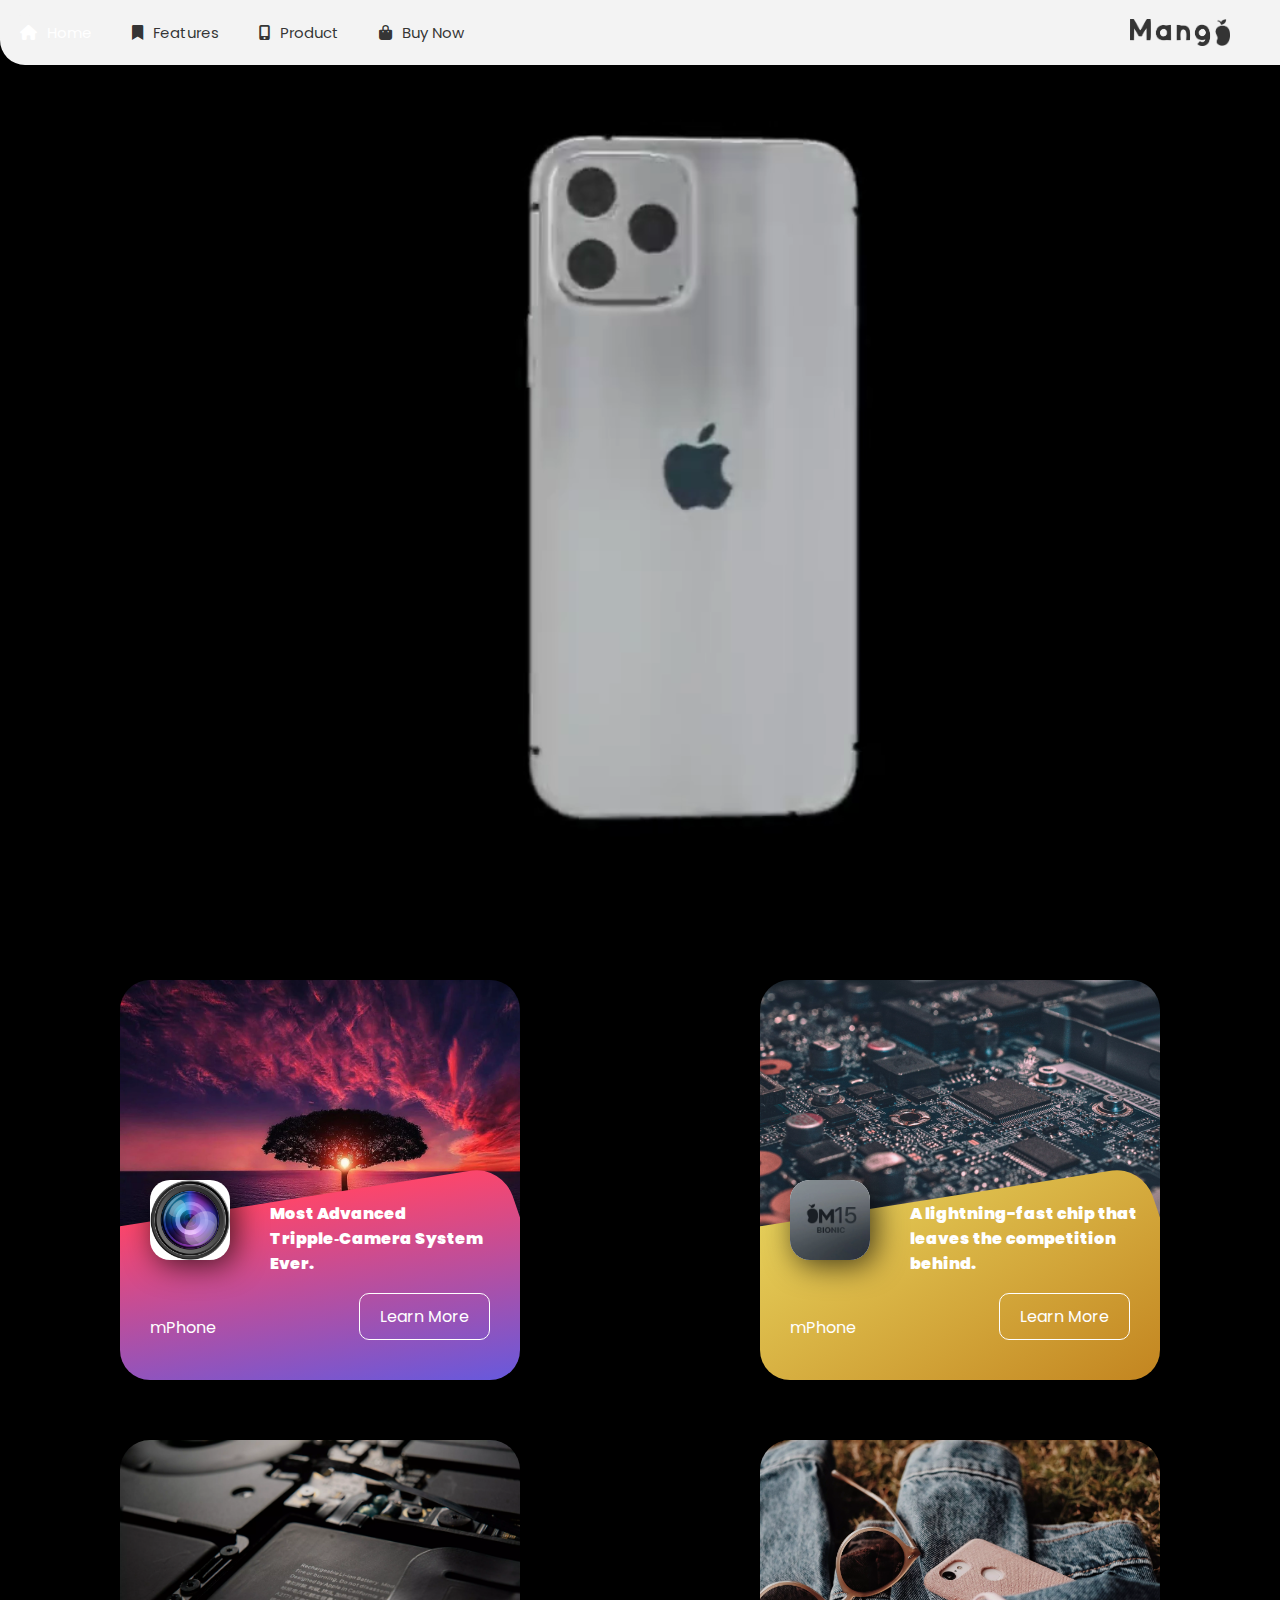
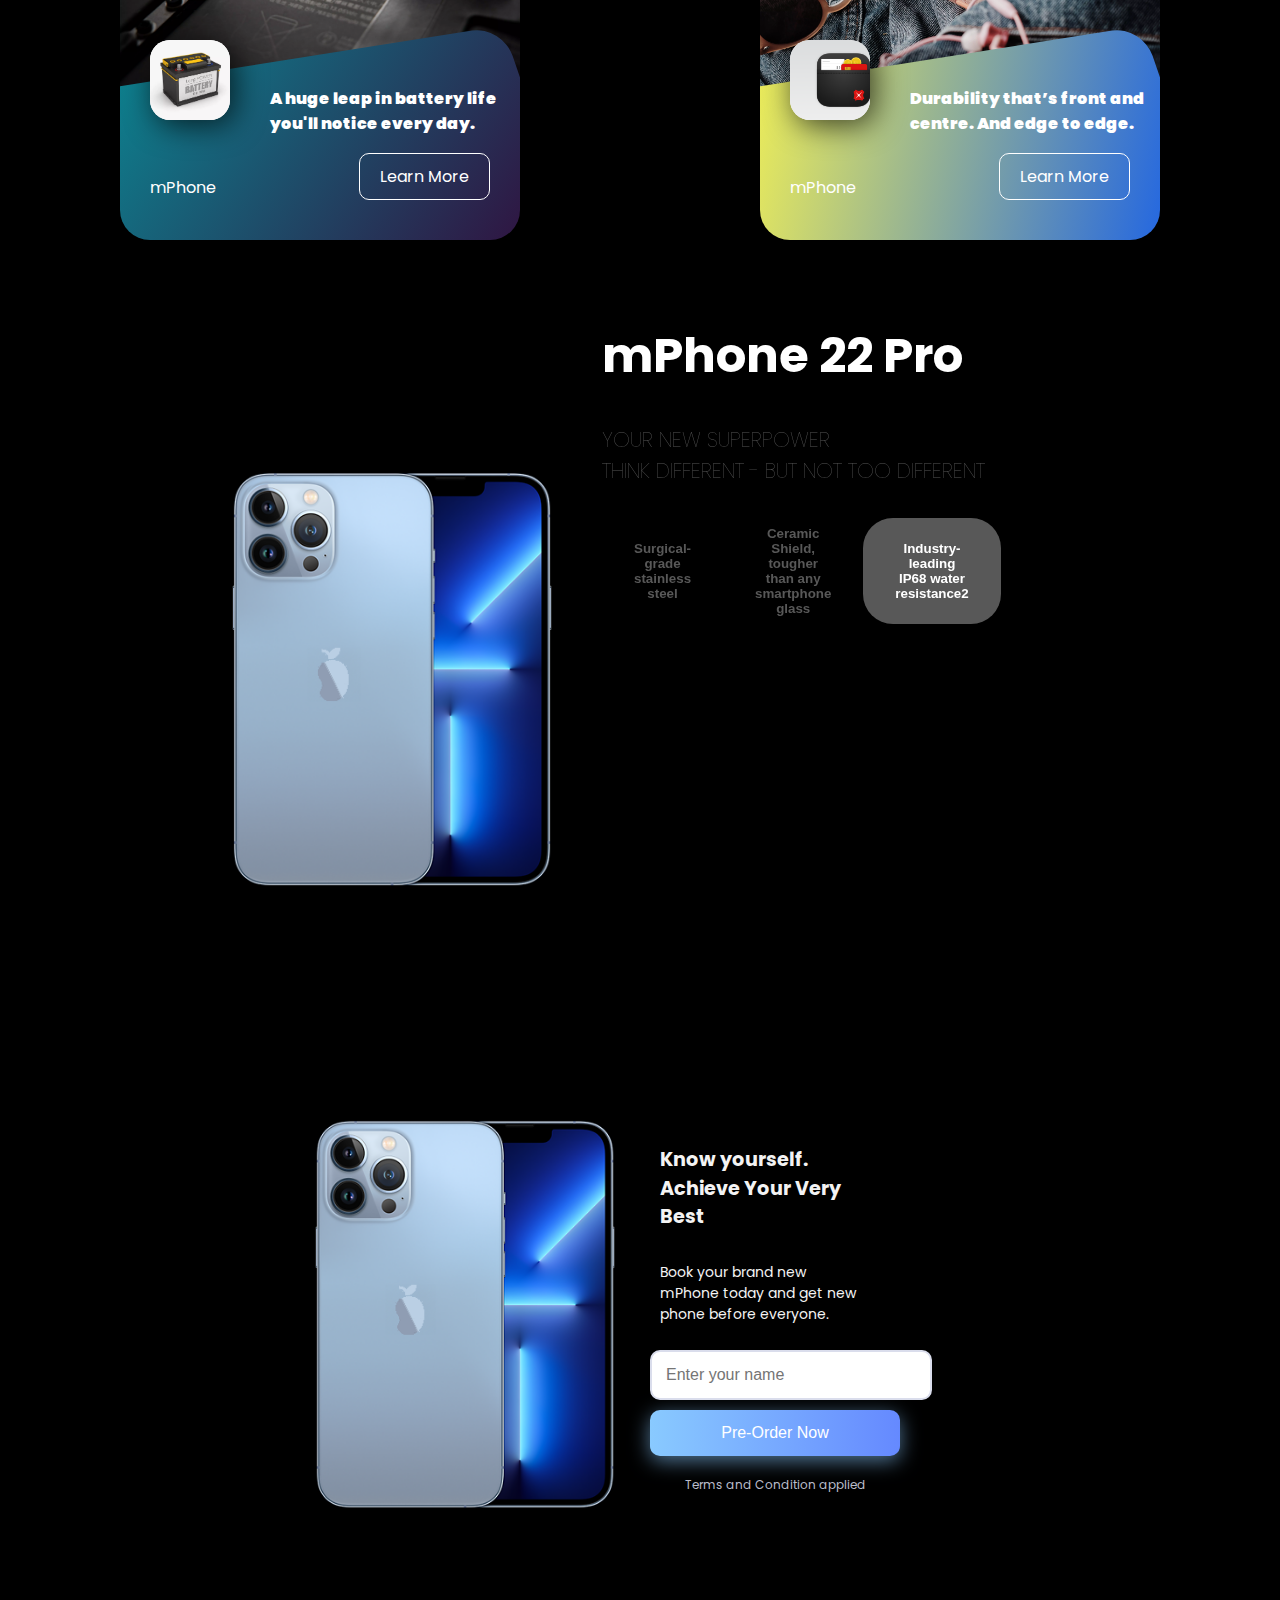
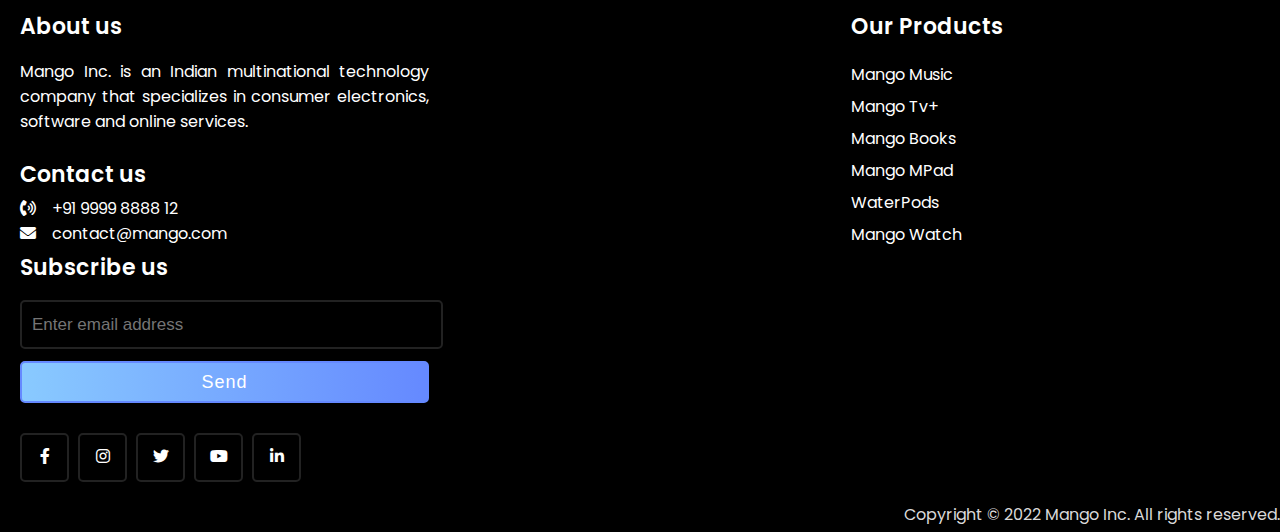
==== index.html @ f201558d "Add files via upload" ====
<!DOCTYPE html>
<html lang="en">

<head>
    <meta charset="UTF-8">
    <meta name="viewport" content="width=device-width, initial-scale=1, maximum-scale=1">
    <title>mPhone 22</title>
    <link rel="icon" href="images/mango.png">
    <link rel="stylesheet" href="style/style.css">
    <link rel="stylesheet" href="style/navbar.css">
    <link rel="stylesheet" href="style/features.css">
    <link rel="stylesheet" href="style/pro.css">
    <link rel="stylesheet" href="style/buynow.css">
    <link rel="stylesheet" href="style/footer.css">
    <link rel="stylesheet" href="style/responsive.css">
    <link rel="stylesheet" href="https://cdnjs.cloudflare.com/ajax/libs/font-awesome/6.0.0/css/all.min.css" />
</head>

<body>
    <div class="navbar-main-class" id="nav-scroll">
        <div id="navbar-animmenu">
            <ul class="show-dropdown main-navbar">
                <div class="hori-selector">
                    <div class="left"></div>
                    <div class="right"></div>
                </div>
                <li class="active">
                    <a href="#home"><i class="fa-solid fa-house"></i>Home</a>
                </li>
                <li>
                    <a href="#features"><i class="fa-solid fa-bookmark"></i>Features</a>
                </li>
                <li>
                    <a href="#products"><i class="fa-solid fa-mobile-screen-button"></i>Product</a>
                </li>
                <li>
                    <a href="#buynow"><i class="fa-solid fa-bag-shopping"></i>Buy Now</a>
                </li>
            </ul>
            <img width="100px" src="images/primary_logo.png" alt="Mango Logo" title="Mango INC">
            <div class="hamburger">
                <i class="fa-solid fa-bars"></i>
            </div>
        </div>
    </div>

    <div class="video-display" id="home">
        <video playsinline autoplay muted once id="bgvid" src="images/promo.mp4"></video>
    </div>


    <div class="showingproducts" id="features">
        <div class="first hero">
            <img class="hero-profile-img" src="images/tree.webp" alt="">
            <div class="hero-description-bk"></div>
            <div class="hero-logo">
                <img src="images/lens.png" alt="">
            </div>
            <div class="hero-description">
                <p>Most Advanced Tripple‑Camera System Ever.</p>
            </div>
            <div class="hero-date">
                <p>mPhone</p>
            </div>
            <div class="hero-btn">
                <a href="#">Learn More</a>
            </div>
        </div>

        <div class="second hero">
            <img class="hero-profile-img" src="images/chip.webp" alt="">
            <div class="hero-description-bk"></div>
            <div class="hero-logo">
                <img src="images/m15.webp" alt="">
            </div>
            <div class="hero-description">
                <p>A lightning-fast chip that leaves the competition behind.</p>
            </div>
            <div class="hero-date">
                <p>mPhone</p>
            </div>
            <div class="hero-btn">
                <a href="#">Learn More</a>
            </div>
        </div>

        <div class="third hero">
            <img class="hero-profile-img" src="images/battery.webp" alt="">
            <div class="hero-description-bk"></div>
            <div class="hero-logo">
                <img src="images/batteryicon.webp" alt="">
            </div>
            <div class="hero-description">
                <p>A huge leap in battery life you'll notice every day.</p>
            </div>
            <div class="hero-date">
                <p>mPhone</p>
            </div>
            <div class="hero-btn">
                <a href="#">Learn More</a>
            </div>
        </div>

        <div class="fourth hero">
            <img class="hero-profile-img" src="images/dura.webp" alt="">
            <div class="hero-description-bk"></div>
            <div class="hero-logo">
                <img src="images/durahai.png" alt="">
            </div>
            <div class="hero-description">
                <p>Durability that’s front and centre. And edge to edge.</p>
            </div>
            <div class="hero-date">
                <p>mPhone</p>
            </div>
            <div class="hero-btn">
                <a href="#">Learn More</a>
            </div>
        </div>
    </div>

    <div class="showingfeatures" id="products">
        <div class="container">
            <div class="card">
                <div class="sneaker">
                    <div class="circle"></div>
                    <img src="images/mphone.png" alt="adidas" />
                </div>
                <div class="info">
                    <h1 class="title">mPhone 22 Pro</h1>
                    <h3>
                        YOUR NEW SUPERPOWER <br>
                        THINK DIFFERENT - BUT NOT TOO DIFFERENT
                    </h3>
                    <div class="sizes">
                        <button>Surgical-grade stainless steel</button>
                        <button>Ceramic Shield, tougher than any smartphone glass</button>
                        <button class="active">Industry-leading IP68 water resistance2</button>
                    </div>
                </div>
            </div>
        </div>

    </div>

    <div class="buynow" id="buynow">
        <div class="contianed">
            <img class="img-style" src="images/mphone.png" alt="image">
            <div class="contianed-text">
                <h2>Know yourself. Achieve Your Very Best</h2>
                <p>Book your brand new mPhone today and get new phone before everyone.</p>
                <input type="text" id="username" placeholder="Enter your name" autocomplete="off">
                <button onclick="preorder()">Pre-Order Now</button>
                <span>Terms and Condition applied</span>
            </div>
        </div>
    </div>

    <footer>
        <div class="content">
            <div class="left box">
                <div class="upper">
                    <div class="topic">About us</div>
                    <p>Mango Inc. is an Indian multinational technology company that specializes in consumer electronics, software and online services. </p>
                </div>
                <div class="lower">
                    <div class="topic">Contact us</div>
                    <div class="phone">
                        <a href="#"><i class="fas fa-phone-volume"></i>+91 9999 8888 12</a>
                    </div>
                    <div class="email">
                        <a href="#"><i class="fas fa-envelope"></i>contact@mango.com</a>
                    </div>
                </div>
            </div>
            <div class="middle box">
                <div class="topic">Our Products</div>
                <div><a href="#">mango music</a></div>
                <div><a href="#">mango tv+</a></div>
                <div><a href="#">mango books</a></div>
                <div><a href="#">mango mPad</a></div>
                <div><a href="#">waterPods</a></div>
                <div><a href="#">mango watch</a></div>
            </div>
            <div class="right box">
                <div class="topic">Subscribe us</div>
                <form action="#">
                    <input type="text" placeholder="Enter email address">
                    <input type="submit" name="" value="Send">
                    <div class="media-icons">
                        <a href="#"><i class="fab fa-facebook-f"></i></a>
                        <a href="#"><i class="fab fa-instagram"></i></a>
                        <a href="#"><i class="fab fa-twitter"></i></a>
                        <a href="#"><i class="fab fa-youtube"></i></a>
                        <a href="#"><i class="fab fa-linkedin-in"></i></a>
                    </div>
                </form>
            </div>
        </div>
        <div class="bottom">
            <p>Copyright © 2022 Mango Inc. All rights reserved.</p>
        </div>
    </footer>


    <script src="script/script.js"></script>
    <script src="script/navbar.js"></script>
    <script src="script/feature.js"></script>
</body></html>
---- style/style.css ----
@import url('https://fonts.googleapis.com/css2?family=Poppins:wght@300;400;700&display=swap');

*{
    padding: 0;
    margin: 0;
    scroll-behavior: smooth;
}

body{
    background-color: #000000;
    color: #ffffff;
    font-family: 'Poppins', sans-serif;
}

/* Video CSS */

.video-display {
      width: 100%;
      height: 100vh;
      overflow: hidden;
}

video {
      object-fit: cover;
      width: 100vw;
      height: 100vh;
}
---- style/navbar.css ----
.navbar-main-class{
    position: fixed;
    width: 100%;
    z-index: 9999;
}

#nav-scroll{
    transition: all 0.5s linear;
}

#navbar-animmenu {
    background: #f3f3f3;
    display: flex;
    flex-wrap: wrap;
    overflow: hidden;
    position: relative;
    padding: 10px 0px;
    width: 100%;
    color: #000000;
    justify-content: space-between;
    align-items: center;
}

#navbar-animmenu img{
    margin-right: 50px;
    cursor: pointer;
}


#navbar-animmenu ul {
    padding: 0px;
    margin: 0px;

}

#navbar-animmenu ul li a i {
    margin-right: 10px;
}

#navbar-animmenu li {
    list-style-type: none;
    float: left;
}

#navbar-animmenu ul li a {
    color: rgba(0, 0, 0, 0.8);
    text-decoration: none;
    font-size: 15px;
    line-height: 45px;
    display: block;
    padding: 0px 20px;
    transition-duration: 0.6s;
    transition-timing-function: cubic-bezier(0.68, -0.55, 0.265, 1.55);
    position: relative;
}

#navbar-animmenu > ul > li.active > a {
    color: #ffffff;
    background-color: transparent;
    transition: all 0.7s;
}


#navbar-animmenu a:not(:only-child):after {
    content: "\f105";
    position: absolute;
    right: 20px;
    top: 10%;
    font-size: 14px;
    font-family: "Font Awesome 5 Free";
    display: inline-block;
    padding-right: 3px;
    vertical-align: middle;
    font-weight: 900;
    transition: 0.5s;
}

#navbar-animmenu .active > a:not(:only-child):after {
    transform: rotate(90deg);
}

.hori-selector {
    display: inline-block;
    position: absolute;
    height: 100%;
    top: 10px;
    left: 0px;
    transition-duration: 0.6s;
    transition-timing-function: cubic-bezier(0.68, -0.55, 0.265, 1.55);
    background-color: #000000;
    border-top-left-radius: 15px;
    border-top-right-radius: 15px;
}

.hori-selector .right,
.hori-selector .left {
    position: absolute;
    width: 25px;
    height: 25px;
    background-color: #000000;
    bottom: 10px;
}

.hori-selector .right {
    right: -25px;
}

.hori-selector .left {
    left: -25px;
}

.hori-selector .right:before,
.hori-selector .left:before {
    content: '';
    position: absolute;
    width: 50px;
    height: 50px;
    border-radius: 50%;
    background-color: #f3f3f3;
}

.hori-selector .right:before {
    bottom: 0;
    right: -25px;
}

.hori-selector .left:before {
    bottom: 0;
    left: -25px;
}

.hamburger{
    display: none;
}
---- style/features.css ----
.showingfeatures{
    margin-top: 50px;
    display: flex;
    flex-wrap: wrap;
}

.container {
    width: 80%;
    display: flex;
    flex-wrap: wrap;
    justify-content: center;
    align-items: center;
}

.card {
    display: flex;
    transform-style: preserve-3d;
    min-height: 80vh;
    width: 35rem;
    border-radius: 30px;
    padding: 0rem 5rem;
    box-shadow: 0 20px 20px rgba(0, 0, 0, 0.2), 0px 0px 50px rgba(0, 0, 0, 0.2);
}

.sneaker {
    min-height: 35vh;
    display: flex;
    align-items: center;
    justify-content: center;
    margin-right: 50px;
}

.sneaker img {
    width: 20rem;
    z-index: 2;
    transition: all 0.75s ease-out;
}

.circle {
    width: 15rem;
    height: 15rem;
    background: linear-gradient(to right,
            rgba(245, 70, 66, 0.75),
            rgba(8, 83, 156, 0.75));
    position: absolute;
    border-radius: 50%;
    z-index: 1;
}

.info h1 {
    font-size: 3rem;
    transition: all 0.75s ease-out;
}

.info h3 {
    font-size: 1.3rem;
    padding: 2rem 0rem;
    color: #585858;
    font-weight: lighter;
    transition: all 0.75s ease-out;
}

.sizes {
    display: flex;
    justify-content: space-between;
    transition: all 0.75s ease-out;
}

.sizes button {
    padding: 0.5rem 2rem;
    background: none;
    border: none;
    box-shadow: 0px 5px 10px rgba(0, 0, 0, 0.2);
    border-radius: 30px;
    cursor: pointer;
    font-weight: bold;
    color: #585858;
}

button.active {
    background: #585858;
    color: white;
}

.purchase {
    margin-top: 5rem;
    transition: all 0.75s ease-out;
}

.purchase button {
    width: 100%;
    padding: 1rem 0rem;
    background: #f54642;
    border: none;
    color: white;
    cursor: pointer;
    border-radius: 30px;
    font-weight: bolder;
    outline: none;
}
---- style/pro.css ----
.showingproducts{
    margin-top: 50px;
    display: flex;
    flex-wrap: wrap;
    justify-content: space-around;
}

/* BEGIN CARD DESIGN */
.hero {
    display: inline-block;
    position: relative;
    width: 400px;
    min-width: 400px;
    height: 400px;
    border-radius: 30px;
    overflow: hidden;
    box-shadow: 5px 5px 30px rgba(0, 0, 0, 0.3);
    margin: 30px;
    cursor: pointer;
    transition: all 0.3s linear;
}

.hero:hover{
    transform: scale(1.1);
}

.hero-profile-img {
    height: 70%;
}

.hero-description-bk {
    background-image: linear-gradient(0deg, #3f5efb, #fc466b);
    border-radius: 30px;
    position: absolute;
    top: 55%;
    left: -5px;
    height: 65%;
    width: 108%;
    transform: skew(19deg, -9deg);
}

.second .hero-description-bk {
    background-image: linear-gradient(-20deg, #bb7413, #e7d25c)
}

.third .hero-description-bk {
    background-image: linear-gradient(-40deg, #360033, #0b8793)
}

.fourth .hero-description-bk {
    background-image: linear-gradient(-60deg, #004FF9, #FFF94C)
}


.hero-logo {
    height: 80px;
    width: 80px;
    border-radius: 20px;
    background-color: #fff;
    position: absolute;
    bottom: 30%;
    left: 30px;
    overflow: hidden;
    box-shadow: 5px 5px 30px rgba(0, 0, 0, 0.7);
}

.hero-logo img {
    height: 100%;
}

.hero-description {
    position: absolute;
    color: #fff;
    font-weight: 900;
    left: 150px;
    bottom: 26%;
}

.hero-btn {
    position: absolute;
    color: #fff;
    right: 30px;
    bottom: 10%;
    padding: 10px 20px;
    border: 1px solid #fff;
    border-radius: 10px;
    transition: all 0.3s linear;
}

.hero-btn:hover{
    background-color: #fff;
    color: #000;
}

.hero-btn:hover a{
    color: #000;
}

.hero-btn a {
    color: #fff;
    text-decoration: none;
    transition: all 0.3s ease-in-out;
}

.hero-date {
    position: absolute;
    color: #fff;
    left: 30px;
    bottom: 10%;
}

/* END CARD DESIGN */

.btn i:before {
    width: 14px;
    height: 14px;
    position: fixed;
    color: #fff;
    background: #0077B5;
    padding: 10px;
    border-radius: 50%;
    top: 5px;
    right: 5px;
}
---- style/buynow.css ----
.buynow{
    display: flex;
    justify-content: center;
    padding: 50px;
}

.contianed {
    background-color: transparent;
    width: 600px;
    height: 450px;
    position: relative;
    display: grid;
    grid-template-columns: 1fr 1fr;
    place-items: center;
    line-height: 1.5;
    box-shadow: 0 20px 30px rgba(0, 0, 0, 0.185);
}

.img-style {
    width: 100%;
    margin-right: 50px;
    object-fit: cover;
    object-position: center;
}

.contianed-text {
    padding: 10px 40px 10px 10px;
}

.contianed-text h2 {
    font-size: 1.2rem;
    color: #f3f3f3;
    padding: 10px 40px 10px 10px;
}

.contianed-text p {
    font-size: 14px;
    color: #f3f3f3;
    margin: 10px 0;
    padding: 10px 40px 10px 10px;
}

.contianed-text input,
.contianed-text button {
    width: 100%;
    border: none;
    padding: 14px;
    border-radius: 3px;
    border-radius: 10px;
}

.contianed-text input {
    border: 2px solid #DADDEC;
    margin: 5px 0 10px;
    font-size: 1rem;
    color: #656880;
    outline: none;
}

.contianed-text button {
    background-image: linear-gradient(to right, #89CAFF, #6589FF);
    display: block;
    color: #fff;
    font-size: 1rem;
    cursor: pointer;
    box-shadow: 0 5px 20px #89caff94;
    transition: box-shadow .3s ease-in-out;
}

.contianed-text button:hover {
    box-shadow: none;
}

.contianed-text span {
    display: block;
    text-align: center;
    margin: 20px 0 0;
    color: #BABDCB;
    font-size: 12px;
}
---- style/footer.css ----
footer {
    width: auto;
    background: #000;
    overflow-x: hidden;
}

footer .content {
    max-width: 1350px;
    margin: auto;
    padding: 20px;
    display: flex;
    flex-wrap: wrap;
    justify-content: space-between;
}

footer .content p,
a {
    color: #fff;
}

footer .content .box {
    width: 33%;
    transition: all 0.4s ease;
}

footer .content .topic {
    font-size: 22px;
    font-weight: 600;
    color: #fff;
    margin-bottom: 16px;

}

footer .content p {
    text-align: justify;
}

footer .content .lower .topic {
    margin: 24px 0 5px 0;
}

footer .content .lower i {
    padding-right: 16px;
}

footer .content .middle {
    padding-left: 80px;
}

footer .content .middle a {
    line-height: 32px;
}

footer .content .right input[type="text"] {
    height: 45px;
    width: 100%;
    outline: none;
    color: #d9d9d9;
    background: #000;
    border-radius: 5px;
    padding-left: 10px;
    font-size: 17px;
    border: 2px solid #222222;
}

footer .content .right input[type="submit"] {
    height: 42px;
    width: 100%;
    font-size: 18px;
    color: #fff;
    background-image: linear-gradient(to right, #89CAFF, #6589FF);
    outline: none;
    border-radius: 5px;
    letter-spacing: 1px;
    cursor: pointer;
    margin-top: 12px;
    border: 2px solid #6589FF;
    transition: all 0.3s ease-in-out;
}

.content .right input[type="submit"]:hover {
    background: none;
    color: #6589FF;
}

footer .content .media-icons a {
    font-size: 16px;
    height: 45px;
    width: 45px;
    display: inline-block;
    text-align: center;
    line-height: 43px;
    border-radius: 5px;
    border: 2px solid #222222;
    margin: 30px 5px 0 0;
    transition: all 0.3s ease;
}

.content .media-icons a:hover {
    border-color: #6589FF;
}

footer .bottom {
    width: 100%;
    text-align: right;
    color: #d9d9d9;
    padding: 0 40px 5px 0;
}

footer .bottom a {
    color: #6589FF;
}

footer a {
    transition: all 0.3s ease;
    text-decoration: none;
}

footer a:hover {
    color: #6589FF;
}

.middle{
    text-transform: capitalize;
}

@media (max-width:1100px) {
    footer .content .middle {
        padding-left: 50px;
    }
}

@media (max-width:950px) {
    footer .content .box {
        width: 50%;
    }

    .content .right {
        margin-top: 40px;
    }
}

@media (max-width:560px) {
    footer {
        position: relative;
    }

    footer .content .box {
        width: 100%;
        margin-top: 30px;
    }

    footer .content .middle {
        padding-left: 0;
    }
}
---- style/responsive.css ----
@media(max-width : 1190px){
    video{
        object-fit:contain;
    }
}

@media(max-width : 950px){
    footer .content{
        justify-content: center;
    }
}

@media(max-width : 701px){
    .card{
        flex-wrap: wrap;
        justify-content: center;
        text-align: center;
    }
    .container{
        width: 100%;
        justify-content: center;
    }
}

@media(max-width : 635px){
    #navbar-animmenu ul{
        display: none;
    }
    #navbar-animmenu img{
        margin-right: 0px;
        margin-left: 40px;
    }
    
    .hamburger{
        display: block;
    }
    
    .hamburger i{
        margin-right: 40px;
        font-size: 22px;
    }
    
    .buynow{
        margin-bottom: 100px;
    }
    
    .contianed{
        display: flex;
        flex-wrap: wrap;
        justify-content: center;
    }
    
    .img-style{
        width: 200px;    
    }
}

@media(max-width : 412px)
{
    .showingproducts{
        justify-content: center;
        margin-left: 40px;
    }
    .hero{
        width: 350px;
        min-width: 350px;
    }
}


@media(max-width : 340px)
{
    .showingproducts{
        justify-content: center;
        margin-left: 80px;
    }
    .hero{
        width: 300px;
        min-width: 300px;
    }
    
    .sneaker img{
        width: 200px;
    }
    .showingfeatures{
        margin-left: 50px;
    }
    
    video{
        object-fit:contain;
    }
}
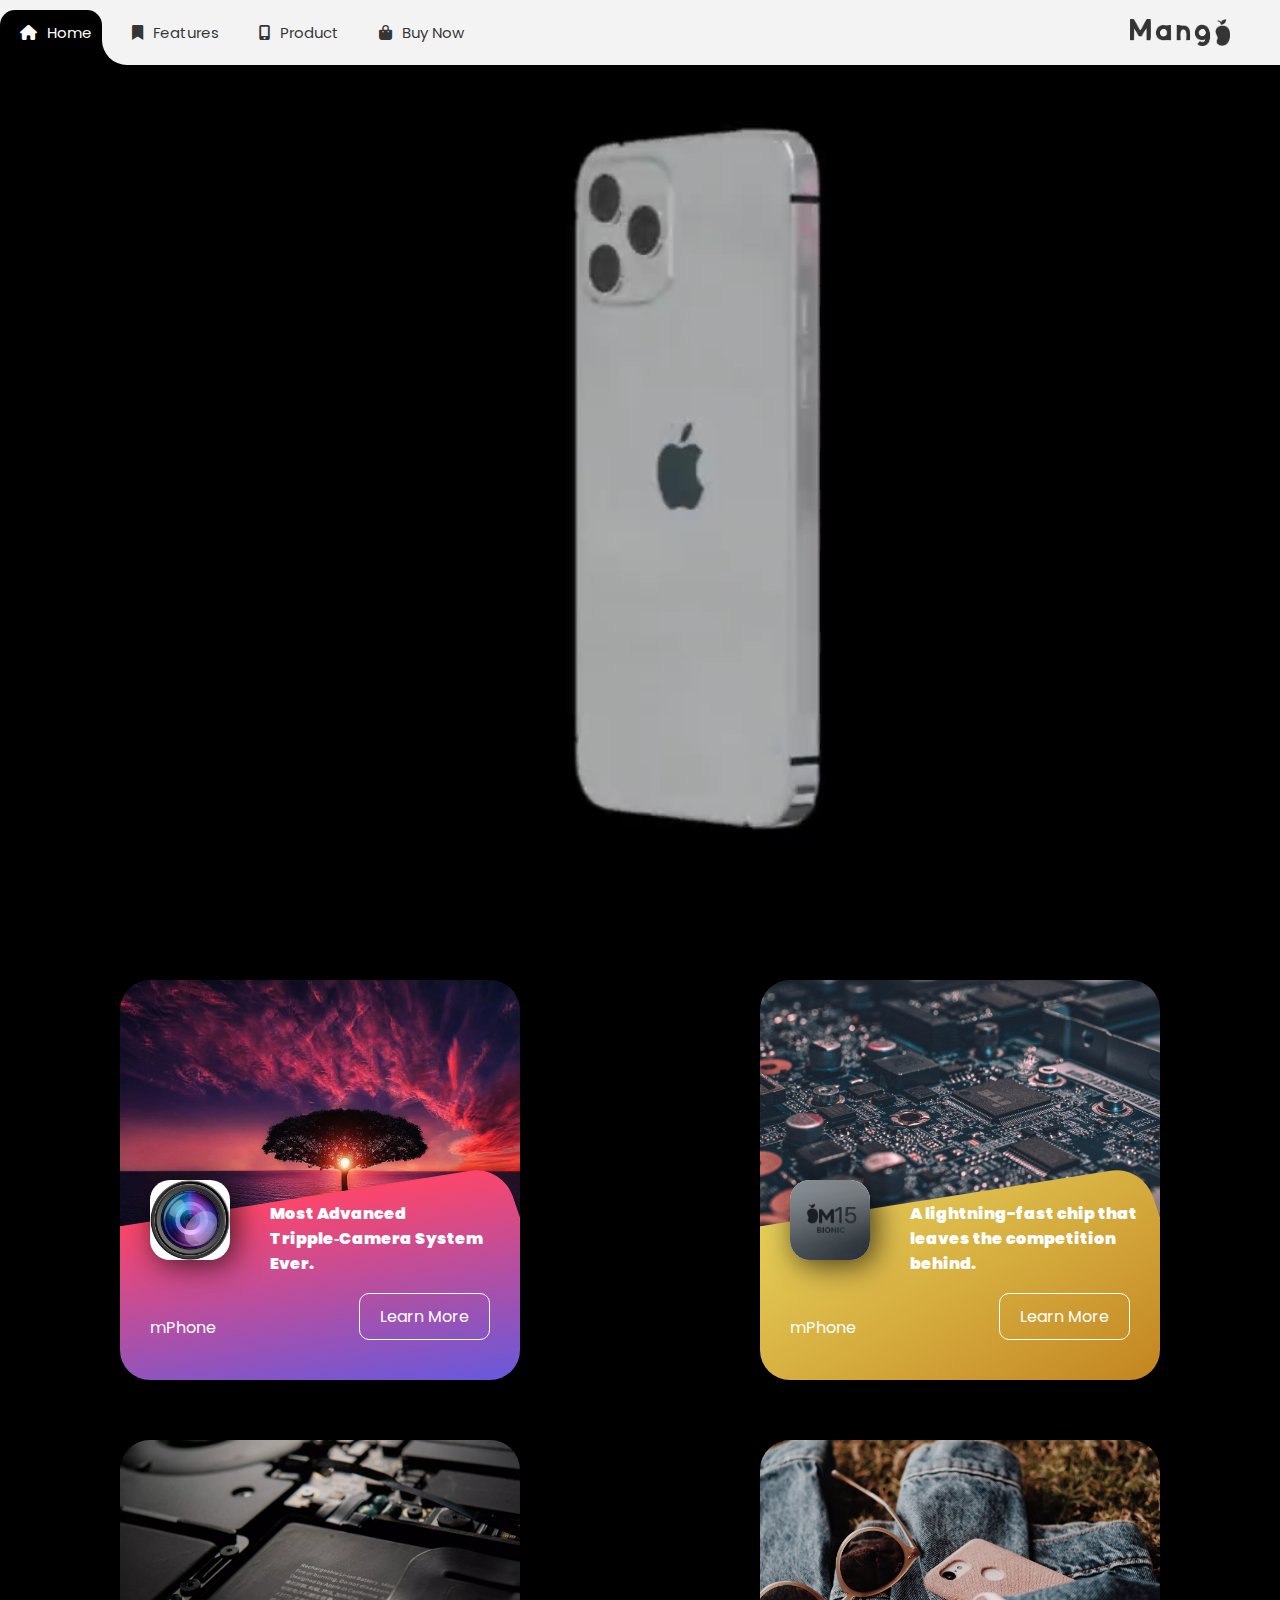
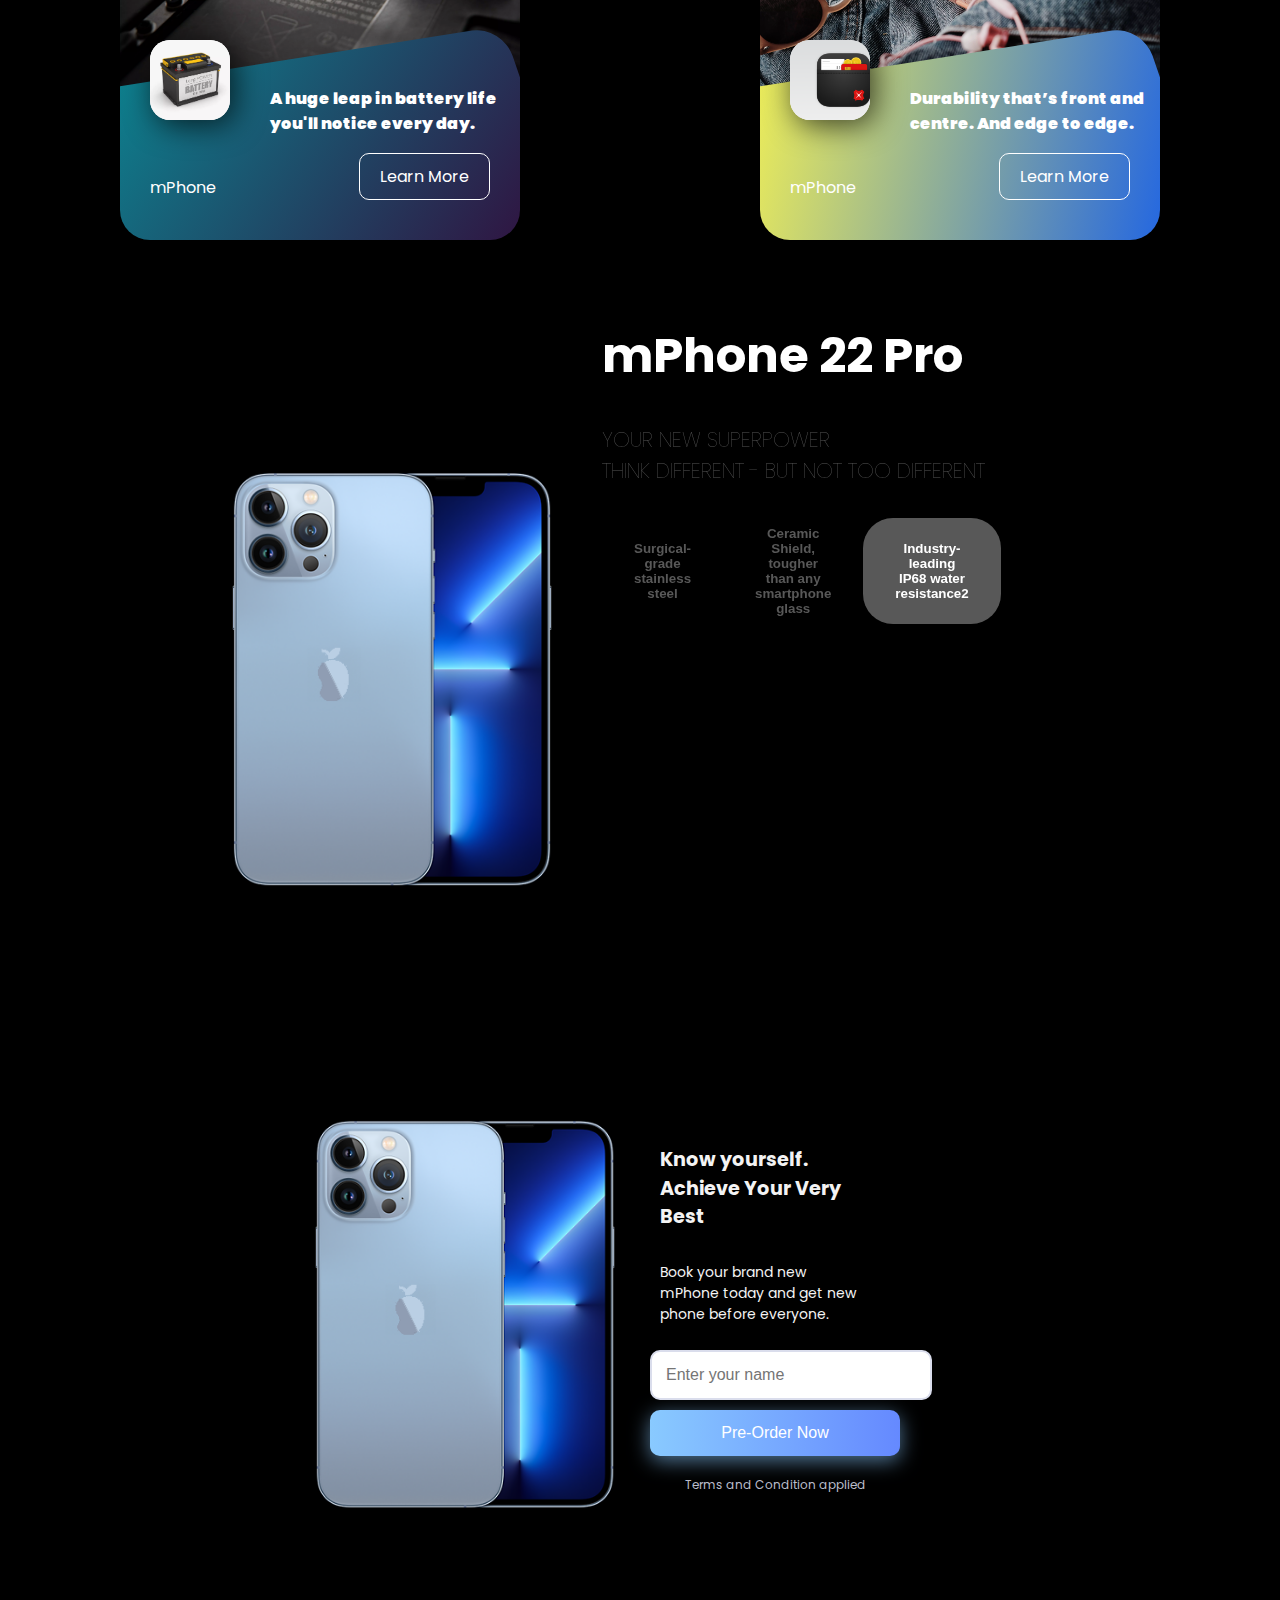
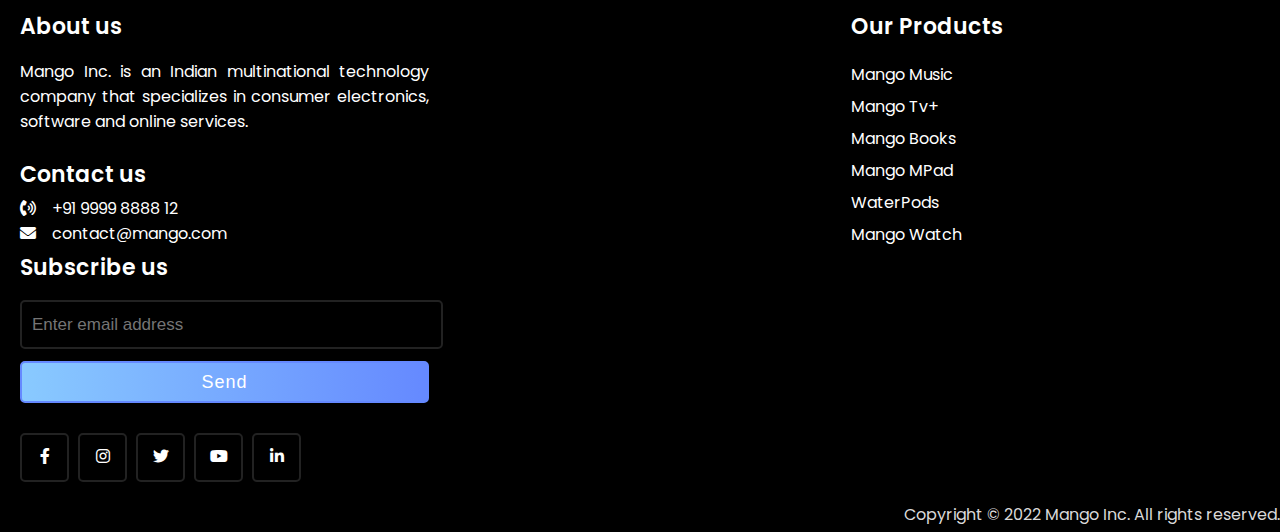
==== commit b3bf0453: "Add files via upload" ====
--- a/index.html
+++ b/index.html
@@ -20,7 +20,7 @@
     <div class="navbar-main-class" id="nav-scroll">
         <div id="navbar-animmenu">
             <ul class="show-dropdown main-navbar">
-                <div class="hori-selector">
+                <div class="hori-selector" style="left: 0px; width: 101.688px;">
                     <div class="left"></div>
                     <div class="right"></div>
                 </div>
